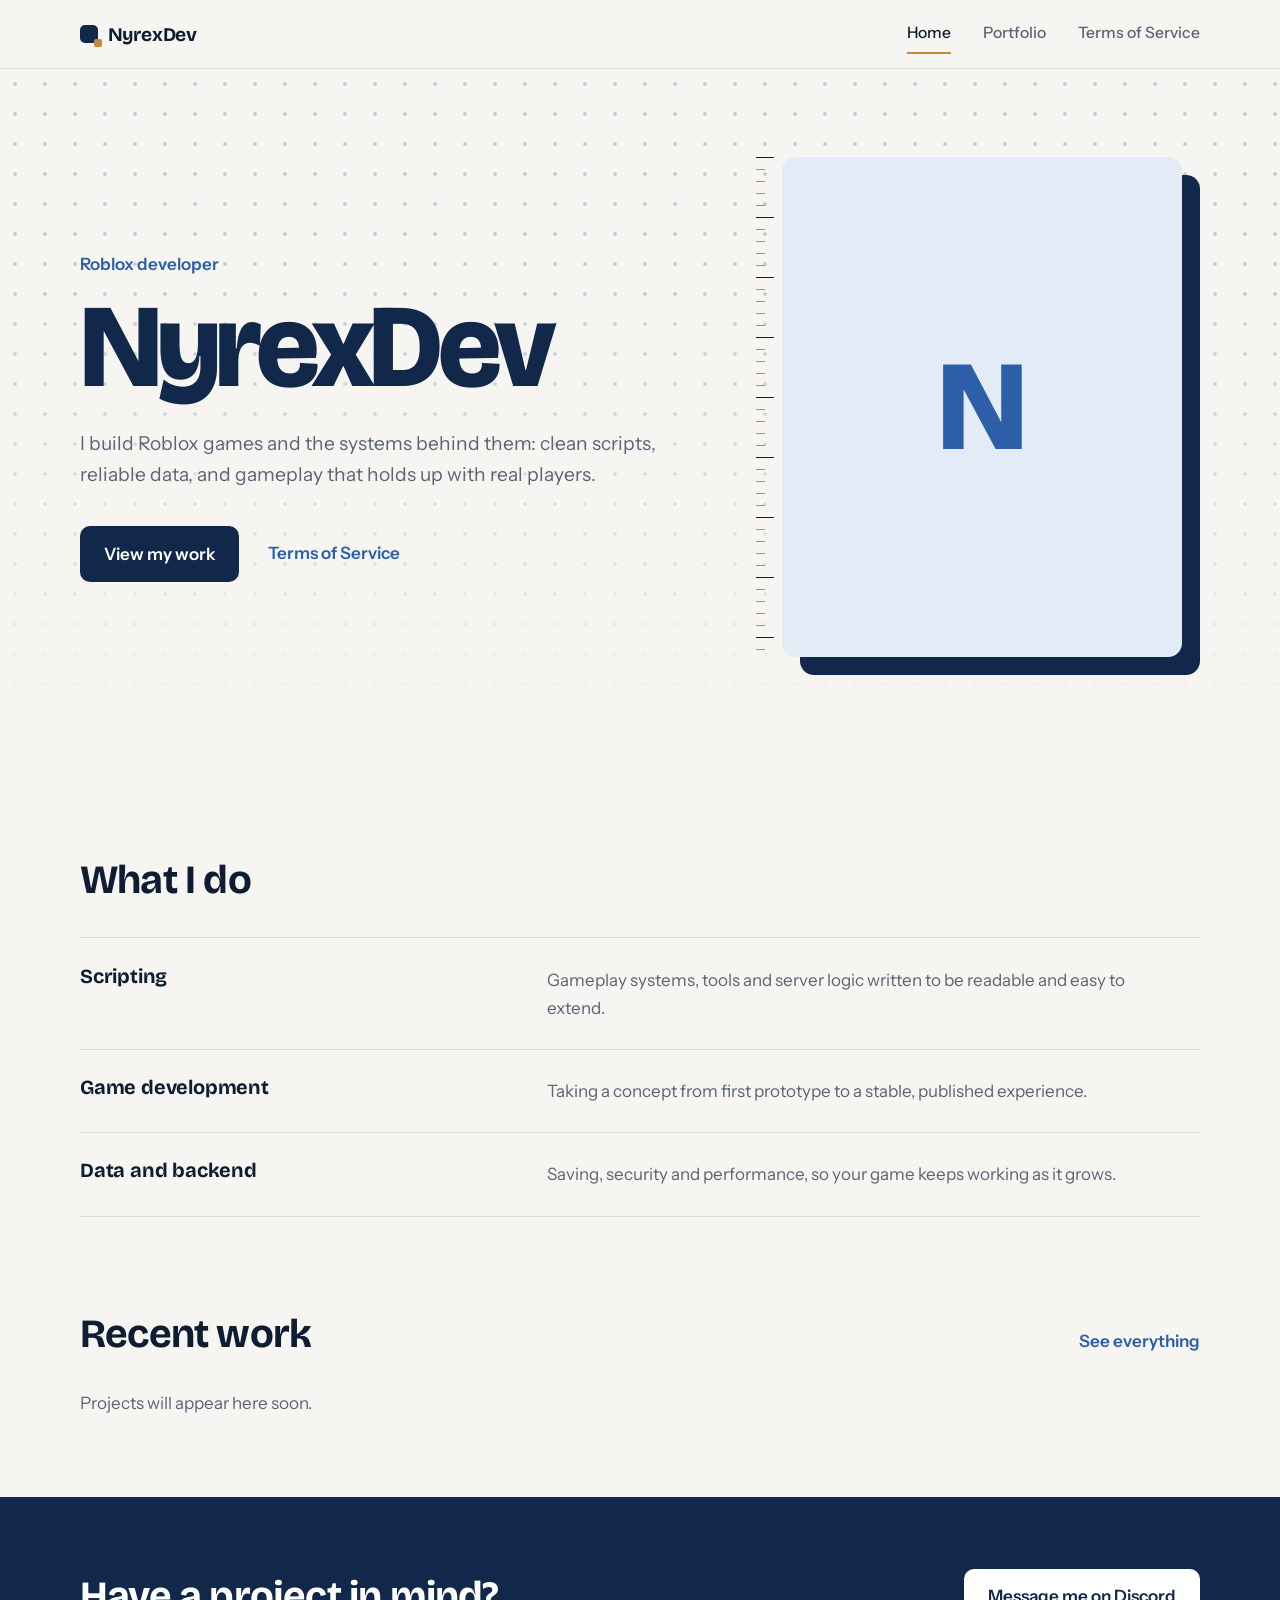
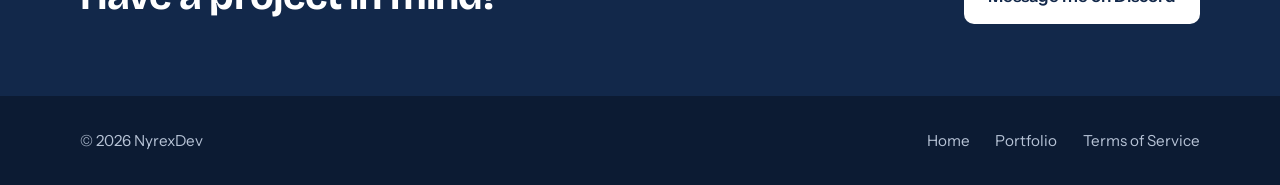
==== index.html @ 6b907893 "AddedWebsite" ====
<!DOCTYPE html>
<html lang="en">
<head>
<meta charset="utf-8">
<meta name="viewport" content="width=device-width, initial-scale=1">
<title>NyrexDev | Roblox Developer</title>
<meta name="description" content="Portfolio of NyrexDev, a Roblox developer.">
<meta name="theme-color" content="#12284A">
<link rel="icon" href="data:image/svg+xml,%3Csvg xmlns='http://www.w3.org/2000/svg' viewBox='0 0 32 32'%3E%3Crect width='32' height='32' rx='7' fill='%2312284A'/%3E%3Cpath d='M9 24V8h3l8 11V8h3v16h-3l-8-11v11z' fill='%23fff'/%3E%3C/svg%3E">
<link rel="preconnect" href="https://fonts.googleapis.com">
<link rel="preconnect" href="https://fonts.gstatic.com" crossorigin>
<link href="https://fonts.googleapis.com/css2?family=Bricolage+Grotesque:opsz,wght@12..96,600;12..96,700;12..96,800&family=Instrument+Sans:wght@400;500;600&display=swap" rel="stylesheet">
<link rel="stylesheet" href="css/style.css">
</head>
<body class="">
<header class="site-header">
  <div class="wrap bar">
    <a class="brand" href="index.html"><span class="mark"></span>NyrexDev</a>
    <button class="menu-btn" aria-label="Open menu" aria-expanded="false" aria-controls="nav"><span></span><span></span></button>
    <nav id="nav" class="nav"><a href="index.html" aria-current="page">Home</a><a href="portfolio.html">Portfolio</a><a href="tos.html">Terms of Service</a></nav>
  </div>
</header>
<main>

<section class="hero">
  <div class="wrap hero-grid">
    <div class="hero-text">
      <p class="role" style="--i:0">Roblox developer</p>
      <h1 style="--i:1">NyrexDev</h1>
      <p class="lead" style="--i:2">I build Roblox games and the systems behind them: clean scripts, reliable data, and gameplay that holds up with real players.</p>
      <div class="actions" style="--i:3">
        <a class="btn" href="portfolio.html">View my work</a>
        <a class="link" href="tos.html">Terms of Service</a>
      </div>
    </div>
    <div class="frame" style="--i:2">
      <div class="pic"><img src="Assets/ProfilePic.png" alt="NyrexDev profile picture" onerror="this.parentNode.classList.add('nopic')"><span class="mono">N</span></div>
    </div>
  </div>
</section>

<section class="section">
  <div class="wrap">
    <h2>What I do</h2>
    <div class="rows">
      <div><h3>Scripting</h3><p>Gameplay systems, tools and server logic written to be readable and easy to extend.</p></div>
      <div><h3>Game development</h3><p>Taking a concept from first prototype to a stable, published experience.</p></div>
      <div><h3>Data and backend</h3><p>Saving, security and performance, so your game keeps working as it grows.</p></div>
    </div>
  </div>
</section>

<section class="section tight">
  <div class="wrap">
    <div class="head-row"><h2>Recent work</h2><a class="link" href="portfolio.html">See everything</a></div>
    <div class="strip" id="strip" data-limit="3"></div>
  </div>
</section>

<section class="cta">
  <div class="wrap cta-in">
    <h2>Have a project in mind?</h2>
    <a class="btn light" href="#" data-contact>Message me on Discord</a>
  </div>
</section>

</main>
<footer class="site-footer">
  <div class="wrap foot">
    <p>&copy; <span id="year">2026</span> NyrexDev</p>
    <nav><a href="index.html" aria-current="page">Home</a><a href="portfolio.html">Portfolio</a><a href="tos.html">Terms of Service</a></nav>
  </div>
</footer>
<script src="js/config.js"></script>
<script src="js/main.js"></script>
</body>
</html>
---- css/style.css ----
:root{--ink:#0F1D33;--navy:#12284A;--blue:#2D5FA8;--mist:#E3EBF6;--stone:#F6F5F2;--line:#E0DDD5;--muted:#5B6474;--warm:#C48A3A;--r:14px;--ease:cubic-bezier(.2,.7,.2,1)}
*{box-sizing:border-box;margin:0;padding:0}
html{scroll-behavior:smooth}
body{font:17px/1.65 'Instrument Sans',system-ui,sans-serif;color:var(--ink);background:var(--stone);-webkit-font-smoothing:antialiased}
img{max-width:100%;display:block}
a{color:inherit}
:focus-visible{outline:2px solid var(--blue);outline-offset:3px;border-radius:4px}
h1,h2,h3{font-family:'Bricolage Grotesque','Instrument Sans',sans-serif;line-height:1.08;letter-spacing:-.02em;font-weight:700}
h2{font-size:clamp(1.8rem,4vw,2.5rem)}
h3{font-size:1.25rem;letter-spacing:-.01em}
.wrap{width:min(1120px,100% - 3rem);margin-inline:auto}

/* header */
.site-header{position:sticky;top:0;z-index:20;background:rgba(246,245,242,.9);backdrop-filter:blur(10px);border-bottom:1px solid var(--line)}
.bar{display:flex;align-items:center;justify-content:space-between;height:68px}
.brand{display:flex;align-items:center;gap:.6rem;font:700 1.2rem 'Bricolage Grotesque',sans-serif;text-decoration:none;letter-spacing:-.01em}
.mark{width:18px;height:18px;border-radius:5px;background:var(--navy);position:relative}
.mark::after{content:'';position:absolute;right:-4px;bottom:-4px;width:8px;height:8px;border-radius:2px;background:var(--warm)}
.nav{display:flex;gap:2rem}
.nav a{text-decoration:none;font-weight:500;font-size:.98rem;color:var(--muted);padding:.4rem 0;border-bottom:2px solid transparent;transition:color .2s,border-color .2s}
.nav a:hover{color:var(--ink)}
.nav a[aria-current]{color:var(--ink);border-color:var(--warm)}
.menu-btn{display:none;background:none;border:0;width:40px;height:40px;cursor:pointer;position:relative}
.menu-btn span{position:absolute;left:9px;right:9px;height:2px;background:var(--ink);transition:transform .25s var(--ease),top .25s var(--ease)}
.menu-btn span:first-child{top:15px}.menu-btn span:last-child{top:23px}
.menu-btn[aria-expanded=true] span:first-child{top:19px;transform:rotate(45deg)}
.menu-btn[aria-expanded=true] span:last-child{top:19px;transform:rotate(-45deg)}

/* buttons */
.btn{display:inline-block;background:var(--navy);color:#fff;text-decoration:none;font-weight:600;padding:.85rem 1.5rem;border-radius:10px;transition:background .2s,transform .2s var(--ease)}
.btn:hover{background:var(--blue);transform:translateY(-2px)}
.btn.light{background:#fff;color:var(--navy)}
.btn.light:hover{background:var(--mist)}
.link{font-weight:600;text-decoration:none;color:var(--blue);background:linear-gradient(var(--warm),var(--warm)) 0 100%/0 2px no-repeat;padding-bottom:2px;transition:background-size .3s var(--ease)}
.link:hover{background-size:100% 2px}

/* hero */
.hero{position:relative;overflow:hidden;padding:5.5rem 0 6.5rem}
.hero::before{content:'';position:absolute;inset:0;background:radial-gradient(circle,rgba(45,95,168,.25) 1.6px,transparent 1.8px) 0 0/30px 30px;-webkit-mask-image:linear-gradient(to bottom,#000 30%,transparent 95%);mask-image:linear-gradient(to bottom,#000 30%,transparent 95%)}
.hero-grid{position:relative;display:grid;grid-template-columns:1.25fr 1fr;gap:4rem;align-items:center}
.role{color:var(--blue);font-weight:600;margin-bottom:.8rem}
.hero h1{font-size:clamp(3.6rem,10vw,7.4rem);font-weight:800;letter-spacing:-.045em;line-height:.95;color:var(--navy)}
.lead{font-size:1.2rem;color:var(--muted);max-width:34em;margin-top:1.5rem}
.actions{display:flex;align-items:center;gap:1.8rem;margin-top:2.2rem;flex-wrap:wrap}
.hero [style*="--i"]{animation:in .8s var(--ease) both;animation-delay:calc(var(--i)*110ms)}
@keyframes in{from{opacity:0;transform:translateY(16px)}}

/* portrait with ruler */
.frame{position:relative;aspect-ratio:4/5;width:min(100%,400px);justify-self:end;margin:0 18px 18px 30px}
.frame::before{content:'';position:absolute;inset:18px -18px -18px 18px;background:var(--navy);border-radius:var(--r)}
.frame::after{content:'';position:absolute;top:0;bottom:0;left:-26px;width:18px;
background:repeating-linear-gradient(to bottom,var(--ink) 0 1px,transparent 1px 60px) left/18px 100% no-repeat,repeating-linear-gradient(to bottom,var(--warm) 0 1px,transparent 1px 12px) left/9px 100% no-repeat}
.pic{position:relative;width:100%;height:100%;border-radius:var(--r);overflow:hidden;background:var(--mist);z-index:1}
.pic img{width:100%;height:100%;object-fit:cover}
.mono{display:none;position:absolute;inset:0;place-items:center;font:800 8rem 'Bricolage Grotesque',sans-serif;color:var(--blue)}
.pic.nopic img{display:none}.pic.nopic .mono{display:grid}

/* sections */
.section{padding:5rem 0}.section.tight{padding-top:1rem}.section.flush{padding-top:1rem}
.rows{margin-top:2.2rem}
.rows>div{display:grid;grid-template-columns:1fr 1.5fr;gap:2rem;padding:1.7rem 0;border-top:1px solid var(--line)}
.rows>div:last-child{border-bottom:1px solid var(--line)}
.rows p{color:var(--muted);max-width:36em}
.head-row{display:flex;justify-content:space-between;align-items:baseline;margin-bottom:2rem;gap:1rem}
.strip{display:grid;grid-template-columns:repeat(3,1fr);gap:1.2rem}
.strip .item{aspect-ratio:4/3}
.strip .item img{height:100%;object-fit:cover}
.note{color:var(--muted)}

/* gallery */
.page-head{padding:4.5rem 0 2.5rem;border-bottom:1px solid var(--line);margin-bottom:3rem}
.page-head h1{font-size:clamp(2.8rem,7vw,4.6rem);color:var(--navy);letter-spacing:-.035em}
.gallery{columns:3 320px;column-gap:1.2rem}
.gallery .note{column-span:all}
.item{display:block;width:100%;margin:0 0 1.2rem;padding:0;border:0;border-radius:12px;overflow:hidden;cursor:zoom-in;background:var(--mist);break-inside:avoid;position:relative}
.item img{width:100%;height:auto;opacity:0;transition:opacity .5s,transform .6s var(--ease)}
.item img.ok{opacity:1}
.item:hover img{transform:scale(1.03)}
.strip .item{margin:0}

/* cta */
.cta{background:var(--navy);color:#fff;padding:4.5rem 0}
.cta-in{display:flex;justify-content:space-between;align-items:center;gap:2rem;flex-wrap:wrap}

/* terms */
.terms{max-width:720px}
.terms>div{padding:2rem 0;border-top:1px solid var(--line)}
.terms>div:last-child{border-bottom:1px solid var(--line)}
.terms h2{font-size:1.6rem;margin-bottom:.7rem}
.terms p{color:var(--muted)}
.terms a{color:var(--blue);font-weight:600}

/* footer */
.site-footer{background:#0C1B33;color:#B7C3D6;padding:2rem 0;font-size:.95rem}
.foot{display:flex;justify-content:space-between;align-items:center;gap:1rem;flex-wrap:wrap}
.foot nav{display:flex;gap:1.6rem}
.foot a{text-decoration:none;transition:color .2s}.foot a:hover{color:#fff}

/* lightbox */
.lb{position:fixed;inset:0;z-index:50;background:rgba(10,20,38,.88);display:grid;place-items:center;opacity:0;visibility:hidden;transition:opacity .25s,visibility .25s}
.lb.open{opacity:1;visibility:visible}
.lb img{max-width:min(92vw,1500px);max-height:86vh;border-radius:10px;transform:scale(.92);transition:transform .35s var(--ease)}
.lb.open img{transform:scale(1)}
.lb button{position:absolute;background:rgba(255,255,255,.1);color:#fff;border:0;width:46px;height:46px;border-radius:50%;font-size:1.4rem;cursor:pointer;transition:background .2s}
.lb button:hover{background:rgba(255,255,255,.22)}
.lb .x{top:1.2rem;right:1.2rem}.lb .prev{left:1.2rem;top:50%}.lb .next{right:1.2rem;top:50%}
.lb .count{position:absolute;bottom:1.2rem;color:#B7C3D6;font-size:.9rem}

@media(max-width:820px){
 .hero{padding:3.5rem 0 4.5rem}
 .hero-grid{grid-template-columns:1fr;gap:3.5rem}
 .frame{justify-self:start;width:min(100%,320px)}
 .rows>div{grid-template-columns:1fr;gap:.5rem}
 .strip{grid-template-columns:1fr}
 .menu-btn{display:block}
 .nav{position:absolute;top:68px;left:0;right:0;background:var(--stone);border-bottom:1px solid var(--line);flex-direction:column;gap:0;padding:.5rem 1.5rem 1rem;display:none}
 .nav.open{display:flex}.nav a{padding:.8rem 0;border-bottom:1px solid var(--line)}
 .lb .prev,.lb .next{top:auto;bottom:1rem}
}
@media(prefers-reduced-motion:reduce){*,*::before,*::after{animation:none!important;transition:none!important}html{scroll-behavior:auto}}
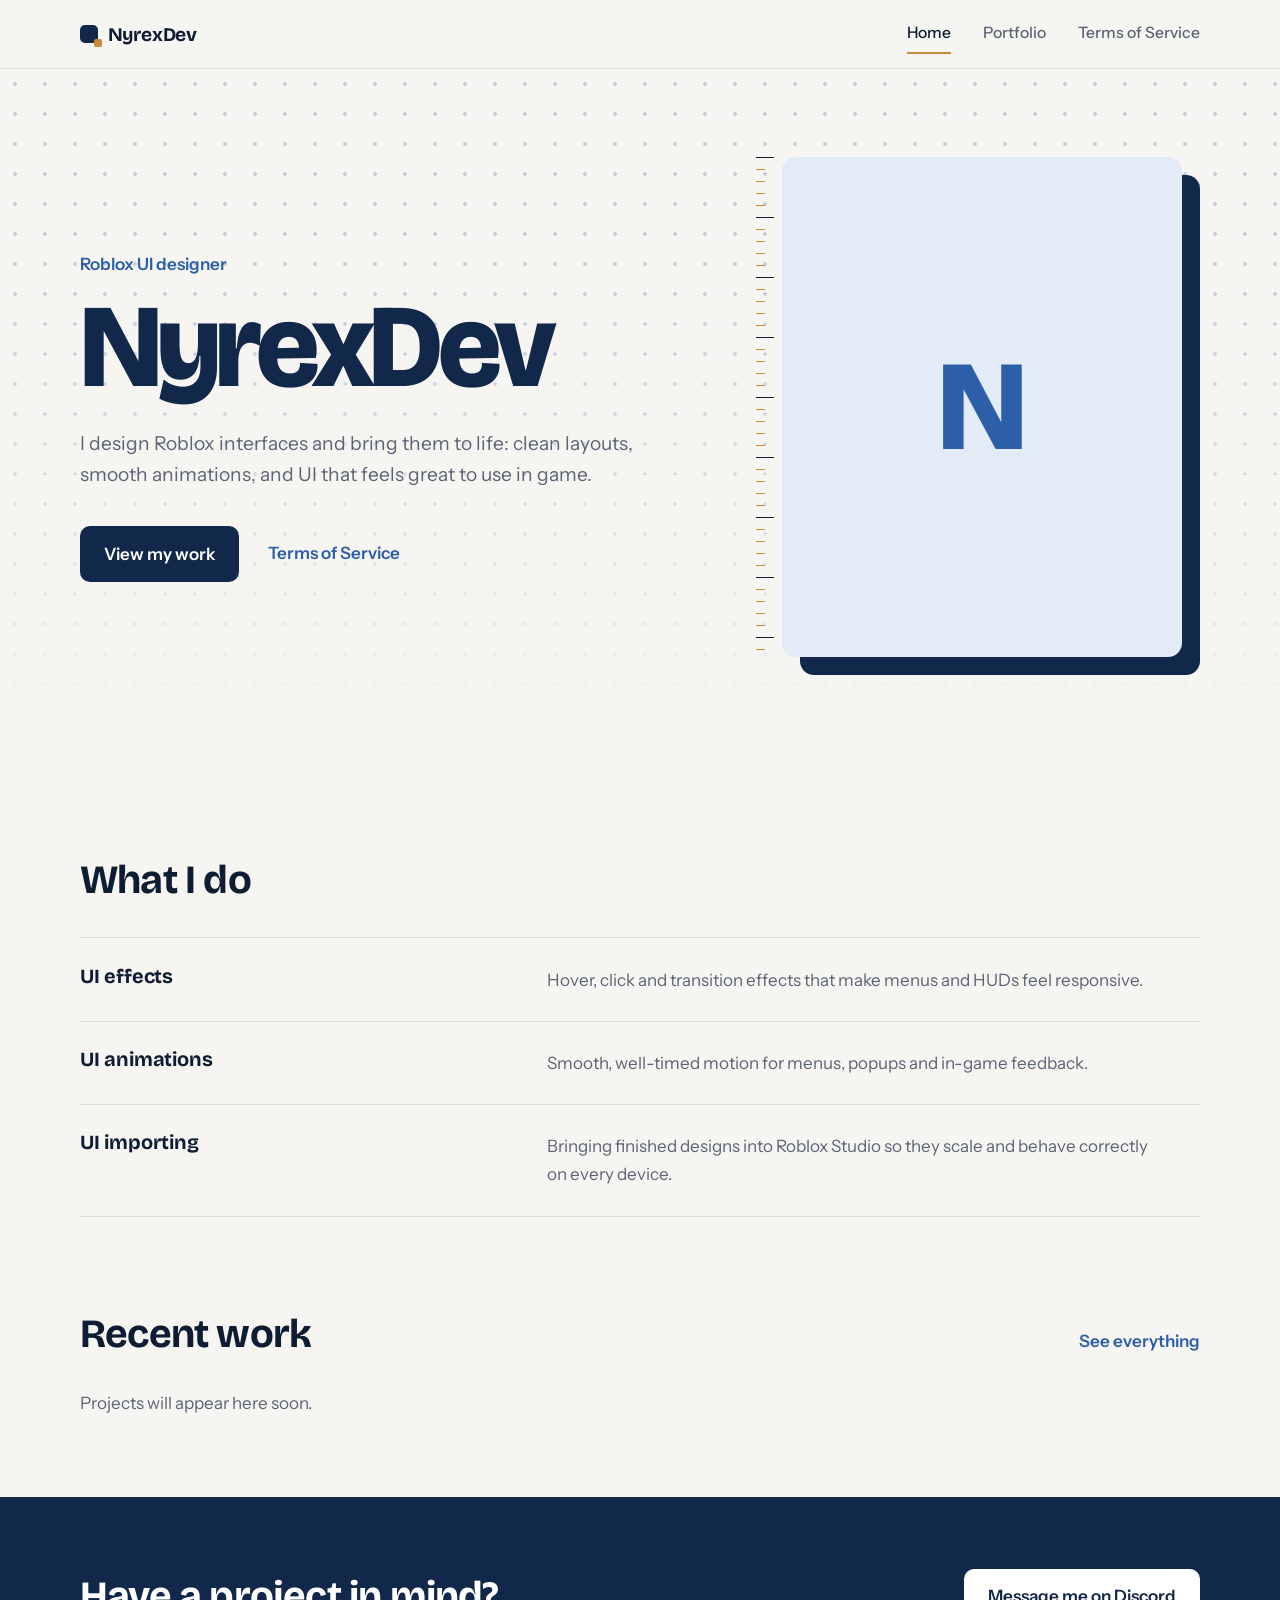
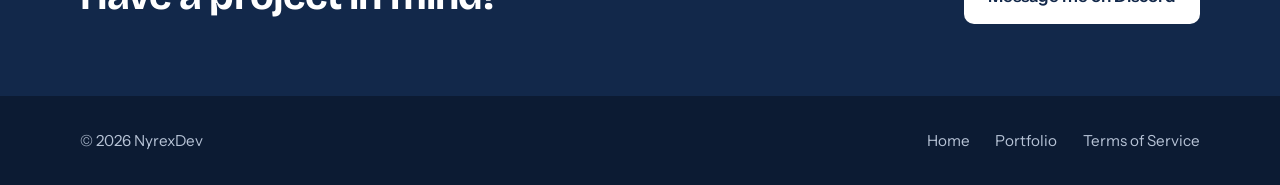
==== commit bd284d22: "Update index.html" ====
--- a/index.html
+++ b/index.html
@@ -3,8 +3,8 @@
 <head>
 <meta charset="utf-8">
 <meta name="viewport" content="width=device-width, initial-scale=1">
-<title>NyrexDev | Roblox Developer</title>
-<meta name="description" content="Portfolio of NyrexDev, a Roblox developer.">
+<title>NyrexDev | Roblox UI Designer</title>
+<meta name="description" content="Portfolio of NyrexDev, a Roblox UI designer.">
 <meta name="theme-color" content="#12284A">
 <link rel="icon" href="data:image/svg+xml,%3Csvg xmlns='http://www.w3.org/2000/svg' viewBox='0 0 32 32'%3E%3Crect width='32' height='32' rx='7' fill='%2312284A'/%3E%3Cpath d='M9 24V8h3l8 11V8h3v16h-3l-8-11v11z' fill='%23fff'/%3E%3C/svg%3E">
 <link rel="preconnect" href="https://fonts.googleapis.com">
@@ -25,9 +25,9 @@
 <section class="hero">
   <div class="wrap hero-grid">
     <div class="hero-text">
-      <p class="role" style="--i:0">Roblox developer</p>
+      <p class="role" style="--i:0">Roblox UI designer</p>
       <h1 style="--i:1">NyrexDev</h1>
-      <p class="lead" style="--i:2">I build Roblox games and the systems behind them: clean scripts, reliable data, and gameplay that holds up with real players.</p>
+      <p class="lead" style="--i:2">I design Roblox interfaces and bring them to life: clean layouts, smooth animations, and UI that feels great to use in game.</p>
       <div class="actions" style="--i:3">
         <a class="btn" href="portfolio.html">View my work</a>
         <a class="link" href="tos.html">Terms of Service</a>
@@ -43,9 +43,9 @@
   <div class="wrap">
     <h2>What I do</h2>
     <div class="rows">
-      <div><h3>Scripting</h3><p>Gameplay systems, tools and server logic written to be readable and easy to extend.</p></div>
-      <div><h3>Game development</h3><p>Taking a concept from first prototype to a stable, published experience.</p></div>
-      <div><h3>Data and backend</h3><p>Saving, security and performance, so your game keeps working as it grows.</p></div>
+      <div><h3>UI effects</h3><p>Hover, click and transition effects that make menus and HUDs feel responsive.</p></div>
+      <div><h3>UI animations</h3><p>Smooth, well-timed motion for menus, popups and in-game feedback.</p></div>
+      <div><h3>UI importing</h3><p>Bringing finished designs into Roblox Studio so they scale and behave correctly on every device.</p></div>
     </div>
   </div>
 </section>
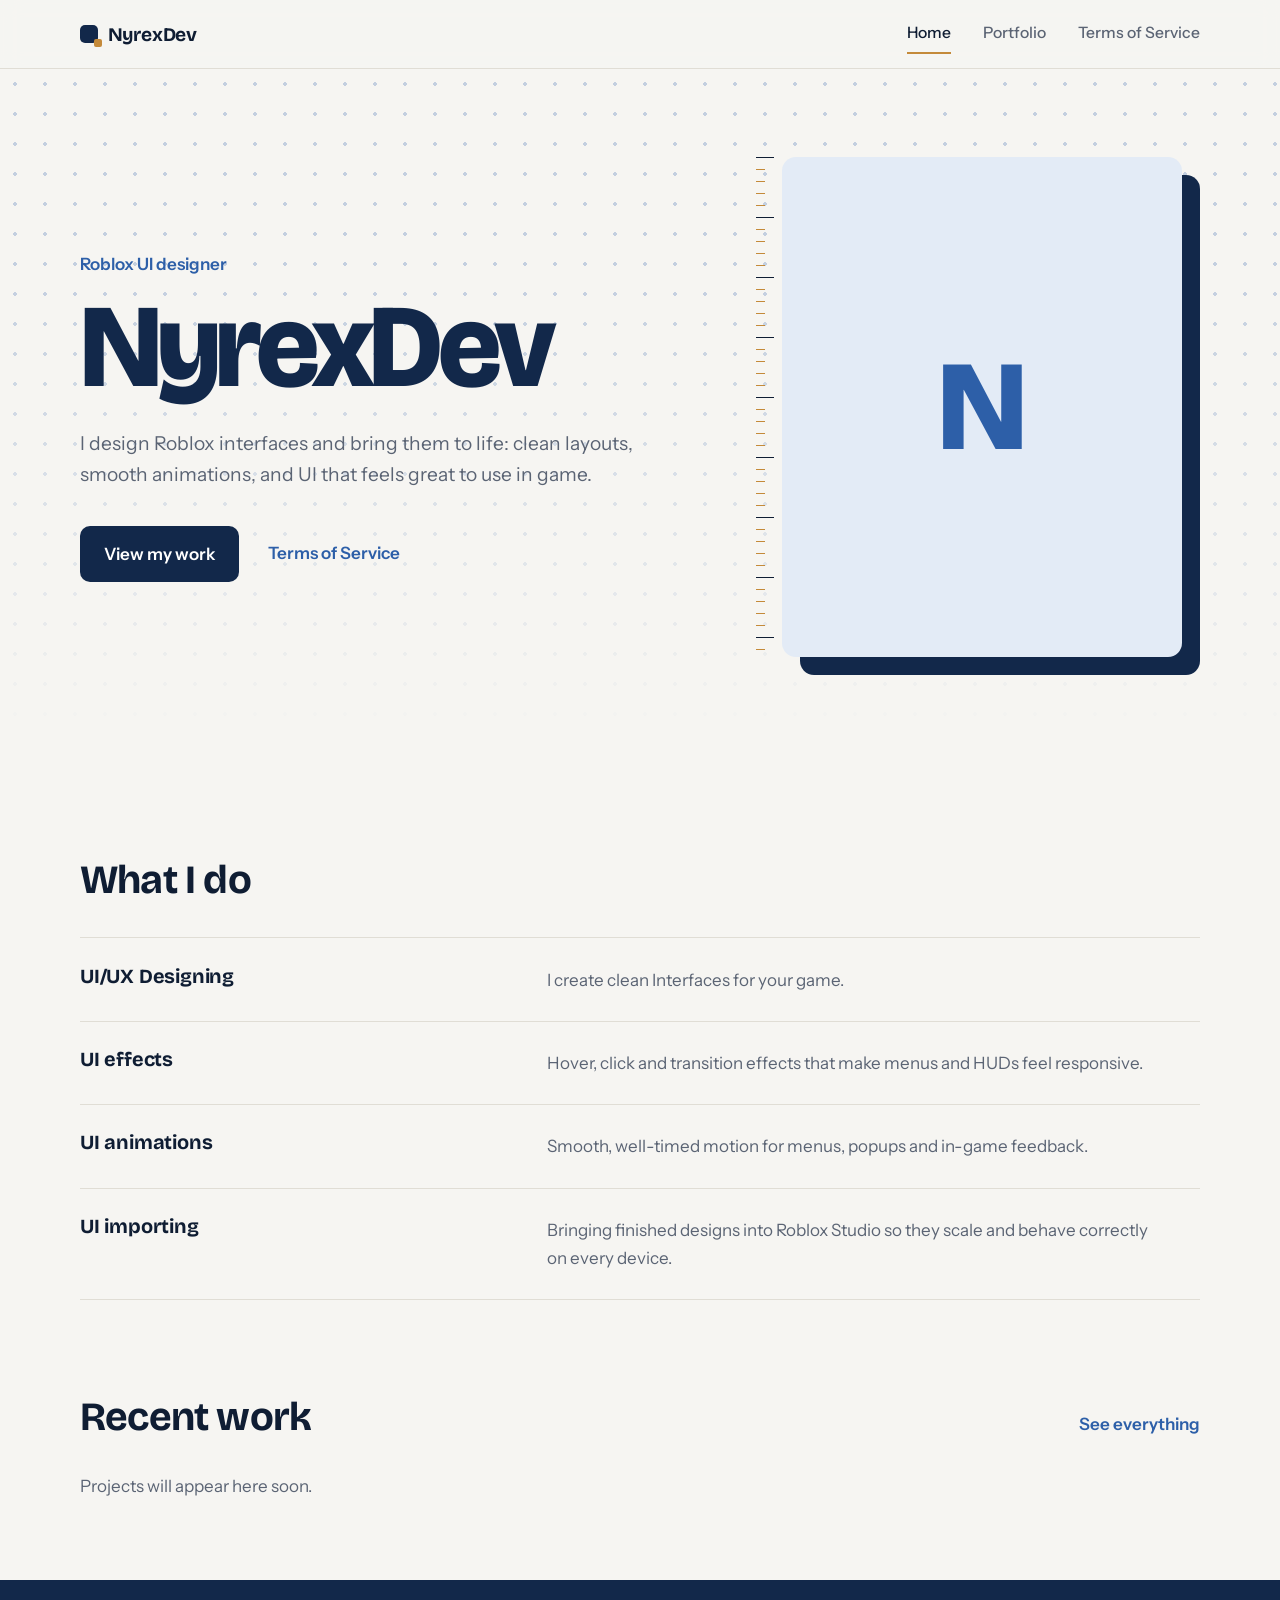
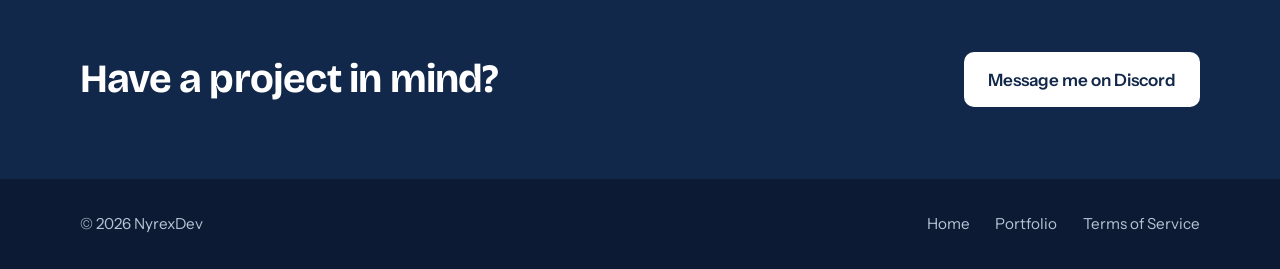
==== commit dfdeaed9: "Update index.html" ====
--- a/index.html
+++ b/index.html
@@ -43,6 +43,7 @@
   <div class="wrap">
     <h2>What I do</h2>
     <div class="rows">
+	<div><h3>UI/UX Designing</h3><p>I create clean Interfaces for your game.</p></div>
       <div><h3>UI effects</h3><p>Hover, click and transition effects that make menus and HUDs feel responsive.</p></div>
       <div><h3>UI animations</h3><p>Smooth, well-timed motion for menus, popups and in-game feedback.</p></div>
       <div><h3>UI importing</h3><p>Bringing finished designs into Roblox Studio so they scale and behave correctly on every device.</p></div>
